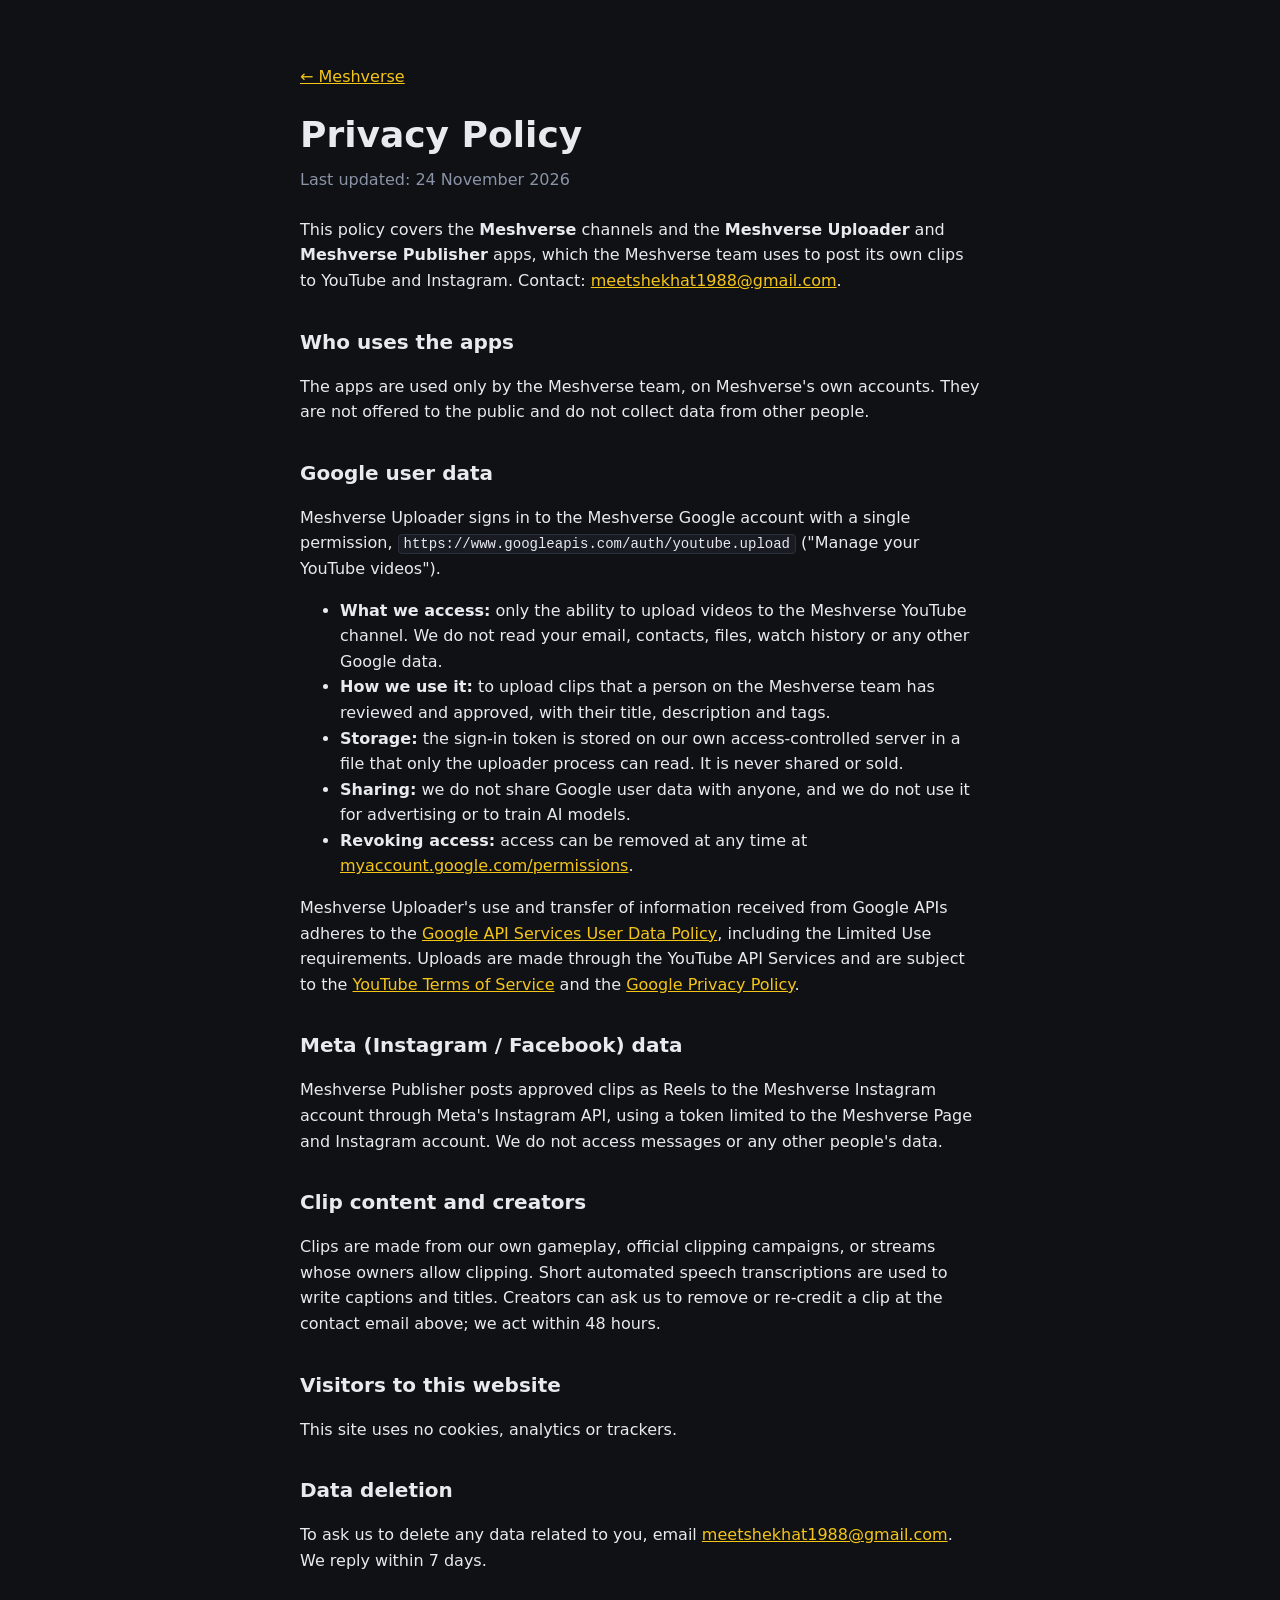
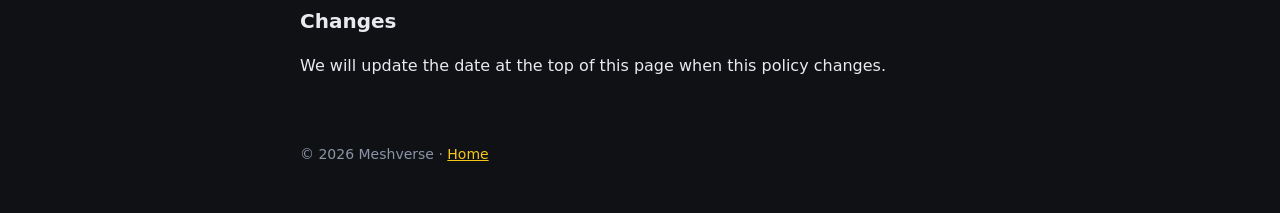
==== privacy.html @ 01661aed "Meshverse homepage and privacy policy" ====
<!doctype html>
<html lang="en">
<head>
<meta charset="utf-8">
<meta name="viewport" content="width=device-width, initial-scale=1">
<title>Privacy Policy · Meshverse</title>
<link rel="stylesheet" href="style.css">
</head>
<body>
<main>
  <p><a href="index.html">← Meshverse</a></p>
  <h1>Privacy Policy</h1>
  <p class="tag">Last updated: 24 November 2026</p>

  <p>
    This policy covers the <strong>Meshverse</strong> channels and the <strong>Meshverse Uploader</strong>
    and <strong>Meshverse Publisher</strong> apps, which the Meshverse team uses to post its own clips to
    YouTube and Instagram. Contact: <a href="mailto:meetshekhat1988@gmail.com">meetshekhat1988@gmail.com</a>.
  </p>

  <h2>Who uses the apps</h2>
  <p>
    The apps are used only by the Meshverse team, on Meshverse's own accounts. They are not offered to
    the public and do not collect data from other people.
  </p>

  <h2>Google user data</h2>
  <p>
    Meshverse Uploader signs in to the Meshverse Google account with a single permission,
    <code>https://www.googleapis.com/auth/youtube.upload</code> ("Manage your YouTube videos").
  </p>
  <ul>
    <li><strong>What we access:</strong> only the ability to upload videos to the Meshverse YouTube channel.
      We do not read your email, contacts, files, watch history or any other Google data.</li>
    <li><strong>How we use it:</strong> to upload clips that a person on the Meshverse team has reviewed
      and approved, with their title, description and tags.</li>
    <li><strong>Storage:</strong> the sign-in token is stored on our own access-controlled server in a
      file that only the uploader process can read. It is never shared or sold.</li>
    <li><strong>Sharing:</strong> we do not share Google user data with anyone, and we do not use it for
      advertising or to train AI models.</li>
    <li><strong>Revoking access:</strong> access can be removed at any time at
      <a href="https://myaccount.google.com/permissions">myaccount.google.com/permissions</a>.</li>
  </ul>
  <p>
    Meshverse Uploader's use and transfer of information received from Google APIs adheres to the
    <a href="https://developers.google.com/terms/api-services-user-data-policy">Google API Services User Data Policy</a>,
    including the Limited Use requirements. Uploads are made through the YouTube API Services and are
    subject to the <a href="https://www.youtube.com/t/terms">YouTube Terms of Service</a> and the
    <a href="https://policies.google.com/privacy">Google Privacy Policy</a>.
  </p>

  <h2>Meta (Instagram / Facebook) data</h2>
  <p>
    Meshverse Publisher posts approved clips as Reels to the Meshverse Instagram account through Meta's
    Instagram API, using a token limited to the Meshverse Page and Instagram account. We do not access
    messages or any other people's data.
  </p>

  <h2>Clip content and creators</h2>
  <p>
    Clips are made from our own gameplay, official clipping campaigns, or streams whose owners allow
    clipping. Short automated speech transcriptions are used to write captions and titles. Creators can
    ask us to remove or re-credit a clip at the contact email above; we act within 48 hours.
  </p>

  <h2>Visitors to this website</h2>
  <p>This site uses no cookies, analytics or trackers.</p>

  <h2>Data deletion</h2>
  <p>
    To ask us to delete any data related to you, email
    <a href="mailto:meetshekhat1988@gmail.com">meetshekhat1988@gmail.com</a>. We reply within 7 days.
  </p>

  <h2>Changes</h2>
  <p>We will update the date at the top of this page when this policy changes.</p>
</main>
<footer>© 2026 Meshverse · <a href="index.html">Home</a></footer>
</body>
</html>
---- style.css ----
:root { --bg:#0f1115; --card:#181b22; --line:#2a2f3a; --text:#e8eaf0; --dim:#8b93a7; --accent:#f5c518; }
* { box-sizing: border-box; }
body { margin:0; background:var(--bg); color:var(--text); font:16px/1.6 system-ui, -apple-system, "Segoe UI", sans-serif; }
main { max-width:720px; margin:0 auto; padding:48px 20px 24px; }
h1 { font-size:36px; margin:0 0 4px; }
h2 { font-size:20px; margin:32px 0 8px; }
.tag { color:var(--dim); margin:0 0 24px; }
a { color:var(--accent); }
code { background:var(--card); border:1px solid var(--line); border-radius:4px; padding:1px 5px; font-size:14px; }
section { border-top:1px solid var(--line); padding-top:8px; }
footer { max-width:720px; margin:0 auto; padding:24px 20px 48px; color:var(--dim); font-size:14px; }
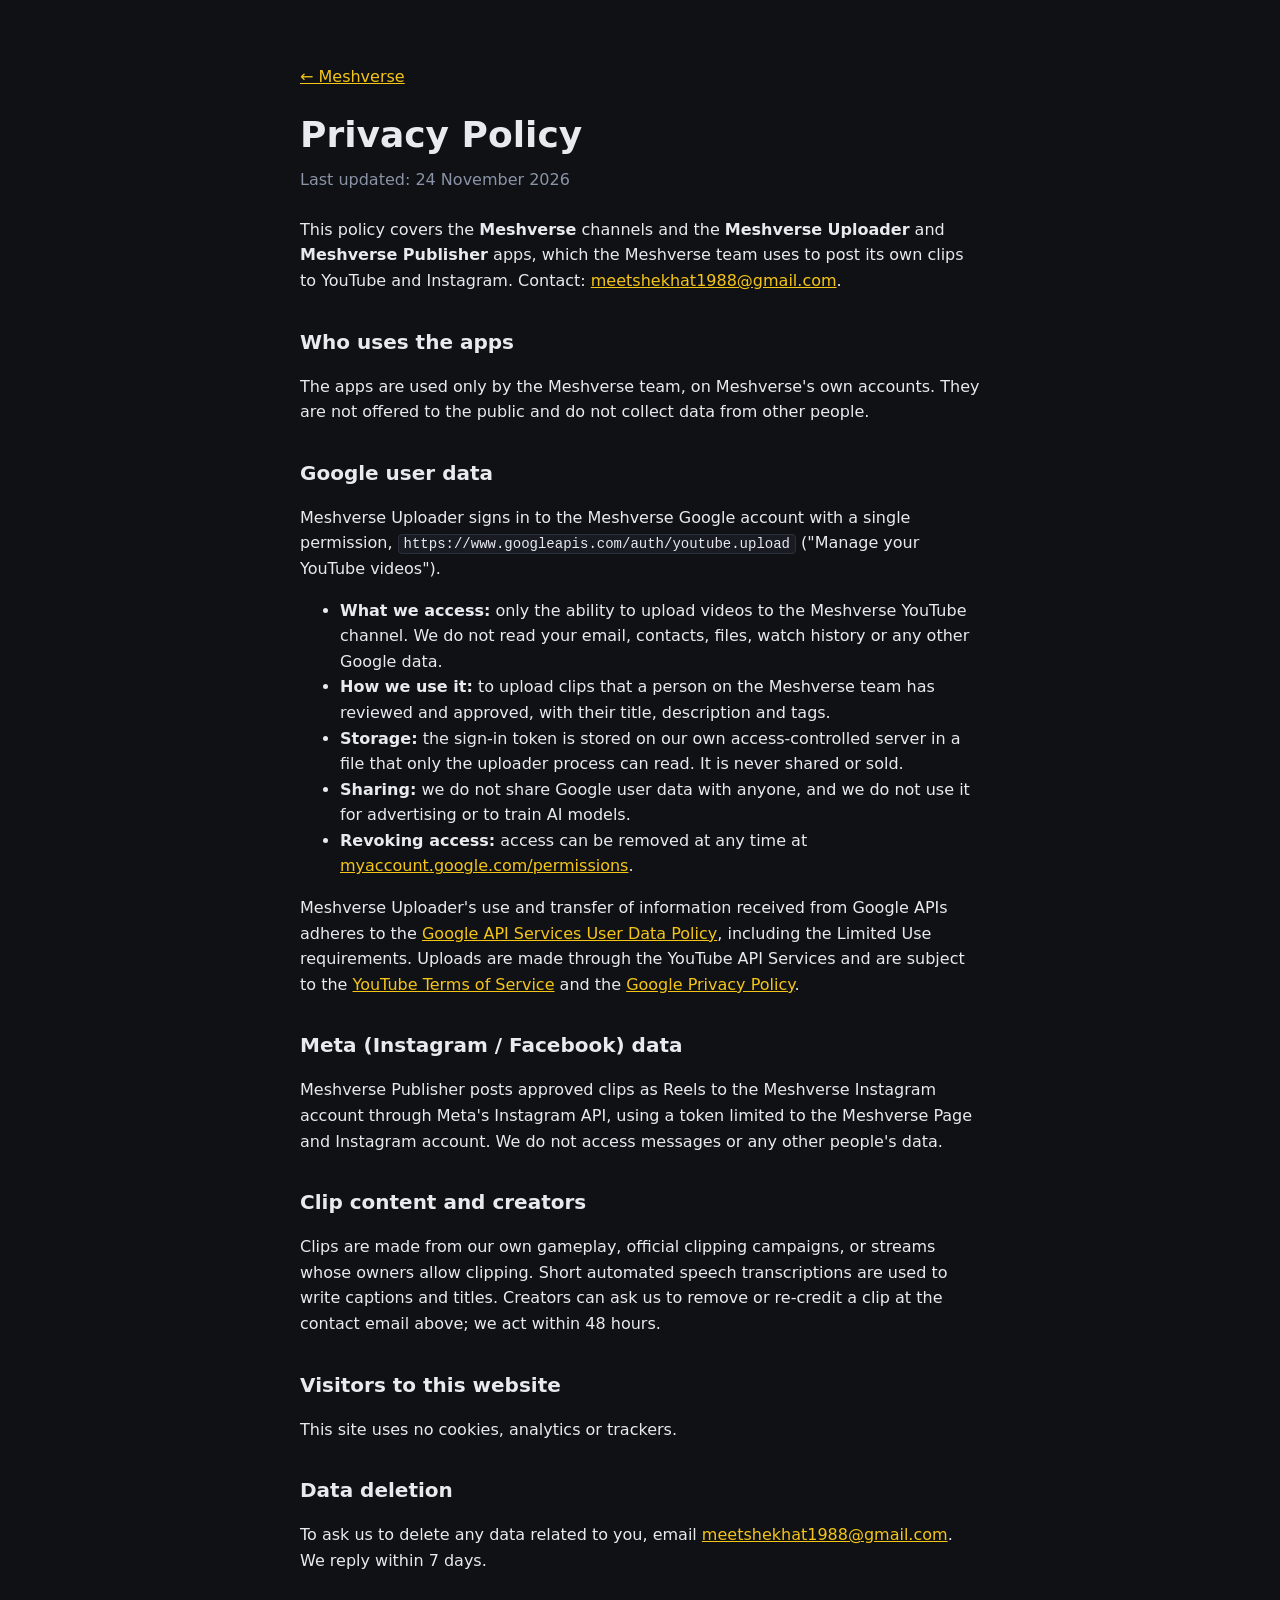
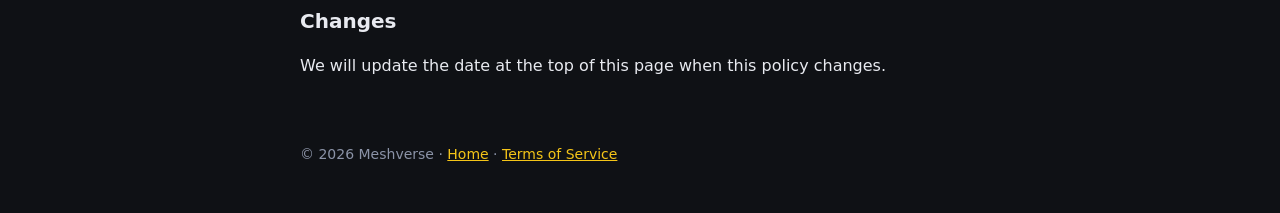
==== commit 0eab91b6: "Add Terms of Service page" ====
--- a/privacy.html
+++ b/privacy.html
@@ -75,6 +75,6 @@
   <h2>Changes</h2>
   <p>We will update the date at the top of this page when this policy changes.</p>
 </main>
-<footer>© 2026 Meshverse · <a href="index.html">Home</a></footer>
+<footer>© 2026 Meshverse · <a href="index.html">Home</a> · <a href="terms.html">Terms of Service</a></footer>
 </body>
 </html>
